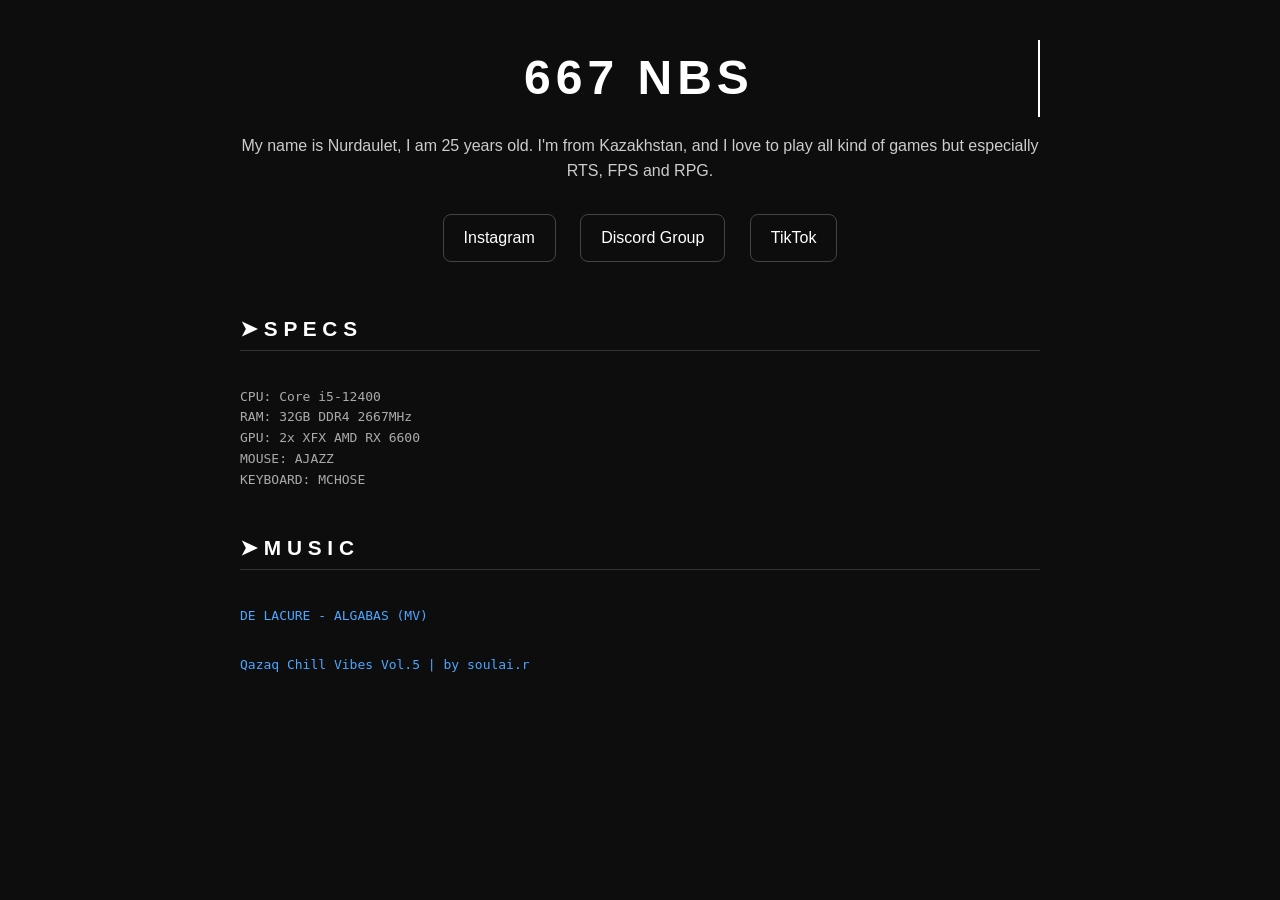
==== index.html @ 6a159505 "index.html" ====
<!DOCTYPE html>
<html lang="en">
<head>
  <meta charset="UTF-8">
  <title>667 NBS</title>
  <meta name="viewport" content="width=device-width, initial-scale=1.0">
  <style>
    body {
      margin: 0;
      padding: 0;
      background: #0d0d0d;
      color: #fff;
      font-family: Arial, sans-serif;
      line-height: 1.6;
    }
    .container {
      max-width: 800px;
      margin: auto;
      padding: 40px 20px;
      text-align: center;
    }
    h1 {
      font-size: 3rem;
      margin-bottom: 10px;
    }
    p {
      font-size: 1rem;
      margin-bottom: 20px;
      color: #ccc;
    }
    .links a {
      display: inline-block;
      margin: 10px;
      padding: 10px 20px;
      color: #fff;
      border: 1px solid #444;
      border-radius: 8px;
      text-decoration: none;
      transition: 0.3s;
    }
    .links a:hover {
      background: #fff;
      color: #000;
    }
    .section {
      margin-top: 40px;
      text-align: left;
    }
    .section h2 {
      font-size: 1.3rem;
      border-bottom: 1px solid #333;
      padding-bottom: 5px;
      margin-bottom: 15px;
    }
    .specs, .music {
      font-family: monospace;
      white-space: pre-line;
      color: #aaa;
    }
    .music a {
      display: block;
      color: #4da6ff;
      margin-bottom: 8px;
      text-decoration: none;
    }
    .music a:hover {
      color: #fff;
    }

    /* Құсқандай жазу эффектісі */
    .typing-effect {
      overflow: hidden;
      border-right: 2px solid #fff;
      white-space: nowrap;
      margin: 0 auto;
      letter-spacing: 5px;
      animation: 
        typing 3s steps(40, end),
        blink-caret 0.75s step-end infinite;
    }

    @keyframes typing {
      from { width: 0 }
      to { width: 100% }
    }

    @keyframes blink-caret {
      from, to { border-color: transparent }
      50% { border-color: #fff; }
    }
  </style>
</head>
<body>
  <div class="container">
    <h1 class="typing-effect">667 NBS</h1>
    <p>My name is Nurdaulet, I am 25 years old. I'm from Kazakhstan, and I love to play all kind of games but especially RTS, FPS and RPG.</p>

    <div class="links">
      <a href="https://www.instagram.com/vipnbs" target="_blank">Instagram</a>
      <a href="https://discord.gg/pn3D5c6S" target="_blank">Discord Group</a>
      <a href="https://tiktok.com/vipnbs_" target="_blank">TikTok</a>
    </div>

    <div class="section">
      <h2>➤ S P E C S</h2>
      <div class="specs">
CPU: Core i5-12400  
RAM: 32GB DDR4 2667MHz  
GPU: 2x XFX AMD RX 6600  
MOUSE: AJAZZ  
KEYBOARD: MCHOSE
      </div>
    </div>

    <div class="section">
      <h2>➤ M U S I C</h2>
      <div class="music">
        <a href="https://www.youtube.com/watch?v=2QaLZz-ZX-k" target="_blank">DE LACURE - ALGABAS (MV)</a>
        <a href="https://www.youtube.com/watch?v=d1MmdF_fdzI" target="_blank">Qazaq Chill Vibes Vol.5 | by soulai.r</a>
      </div>
    </div>
  </div>
</body>
</html>
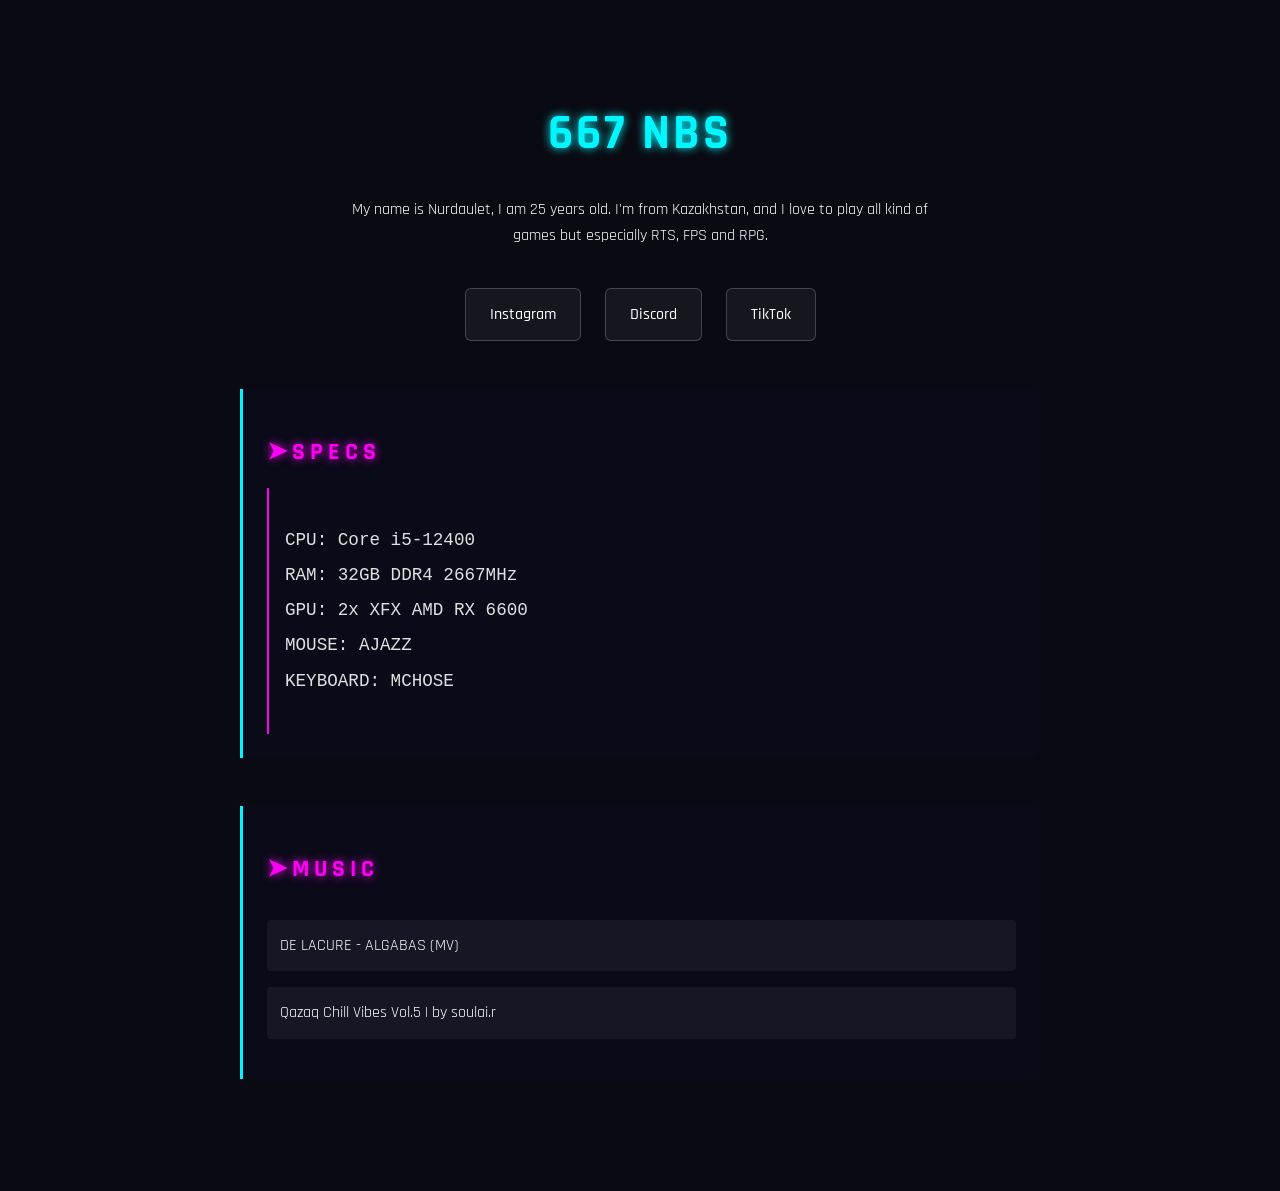
==== commit 06c6e02b: "index.html" ====
--- a/index.html
+++ b/index.html
@@ -1,124 +1,177 @@
 <!DOCTYPE html>
 <html lang="en">
 <head>
-  <meta charset="UTF-8">
-  <title>667 NBS</title>
-  <meta name="viewport" content="width=device-width, initial-scale=1.0">
-  <style>
-    body {
-      margin: 0;
-      padding: 0;
-      background: #0d0d0d;
-      color: #fff;
-      font-family: Arial, sans-serif;
-      line-height: 1.6;
-    }
-    .container {
-      max-width: 800px;
-      margin: auto;
-      padding: 40px 20px;
-      text-align: center;
-    }
-    h1 {
-      font-size: 3rem;
-      margin-bottom: 10px;
-    }
-    p {
-      font-size: 1rem;
-      margin-bottom: 20px;
-      color: #ccc;
-    }
-    .links a {
-      display: inline-block;
-      margin: 10px;
-      padding: 10px 20px;
-      color: #fff;
-      border: 1px solid #444;
-      border-radius: 8px;
-      text-decoration: none;
-      transition: 0.3s;
-    }
-    .links a:hover {
-      background: #fff;
-      color: #000;
-    }
-    .section {
-      margin-top: 40px;
-      text-align: left;
-    }
-    .section h2 {
-      font-size: 1.3rem;
-      border-bottom: 1px solid #333;
-      padding-bottom: 5px;
-      margin-bottom: 15px;
-    }
-    .specs, .music {
-      font-family: monospace;
-      white-space: pre-line;
-      color: #aaa;
-    }
-    .music a {
-      display: block;
-      color: #4da6ff;
-      margin-bottom: 8px;
-      text-decoration: none;
-    }
-    .music a:hover {
-      color: #fff;
-    }
-
-    /* Құсқандай жазу эффектісі */
-    .typing-effect {
-      overflow: hidden;
-      border-right: 2px solid #fff;
-      white-space: nowrap;
-      margin: 0 auto;
-      letter-spacing: 5px;
-      animation: 
-        typing 3s steps(40, end),
-        blink-caret 0.75s step-end infinite;
-    }
-
-    @keyframes typing {
-      from { width: 0 }
-      to { width: 100% }
-    }
-
-    @keyframes blink-caret {
-      from, to { border-color: transparent }
-      50% { border-color: #fff; }
-    }
-  </style>
+    <meta charset="UTF-8">
+    <title>667 NBS | Қазақстандық геймер</title>
+    <meta name="viewport" content="width=device-width, initial-scale=1.0">
+    <style>
+        :root {
+            --neon-blue: #00f7ff;
+            --neon-pink: #ff00f7;
+            --dark-bg: #0a0a12;
+            --text-glow: 0 0 10px currentColor;
+        }
+        
+        body {
+            margin: 0;
+            padding: 0;
+            background: var(--dark-bg);
+            color: #fff;
+            font-family: 'Rajdhani', sans-serif;
+            line-height: 1.6;
+            overflow-x: hidden;
+        }
+        
+        .container {
+            max-width: 800px;
+            margin: 2rem auto;
+            padding: 2rem;
+            position: relative;
+        }
+        
+        h1 {
+            color: var(--neon-blue);
+            font-size: 3rem;
+            text-align: center;
+            margin-bottom: 1.5rem;
+            text-shadow: var(--text-glow);
+            letter-spacing: 3px;
+            transition: all 0.3s;
+        }
+        
+        h1:hover {
+            text-shadow: 0 0 20px var(--neon-blue);
+        }
+        
+        /* Секцияларға эффект */
+        .section {
+            margin: 3rem 0;
+            padding: 1.5rem;
+            background: rgba(10, 10, 30, 0.5);
+            border-left: 3px solid var(--neon-blue);
+            border-radius: 0 8px 8px 0;
+            transition: all 0.4s;
+            position: relative;
+            overflow: hidden;
+        }
+        
+        .section::before {
+            content: '';
+            position: absolute;
+            top: 0;
+            left: -100%;
+            width: 100%;
+            height: 100%;
+            background: linear-gradient(90deg, transparent, rgba(0, 247, 255, 0.1), transparent);
+            transition: 0.6s;
+        }
+        
+        .section:hover {
+            background: rgba(20, 20, 50, 0.7);
+            transform: translateX(5px);
+        }
+        
+        .section:hover::before {
+            left: 100%;
+        }
+        
+        .section h2 {
+            color: var(--neon-pink);
+            font-size: 1.5rem;
+            margin-bottom: 1rem;
+            display: inline-block;
+            text-shadow: var(--text-glow);
+        }
+        
+        /* Сілтемелер */
+        .links {
+            display: flex;
+            justify-content: center;
+            gap: 1.5rem;
+            margin: 2.5rem 0;
+            flex-wrap: wrap;
+        }
+        
+        .links a {
+            color: white;
+            text-decoration: none;
+            padding: 0.8rem 1.5rem;
+            border: 1px solid rgba(255,255,255,0.2);
+            border-radius: 6px;
+            transition: all 0.3s;
+            background: rgba(255,255,255,0.05);
+            font-weight: 500;
+        }
+        
+        .links a:hover {
+            background: rgba(255,255,255,0.2);
+            box-shadow: 0 0 15px rgba(0, 247, 255, 0.5);
+            transform: translateY(-3px);
+        }
+        
+        /* SPECS стилі */
+        .specs {
+            font-family: 'Courier New', monospace;
+            white-space: pre;
+            line-height: 2;
+            color: #e0e0e0;
+            font-size: 1.1rem;
+            padding-left: 1rem;
+            border-left: 2px solid var(--neon-pink);
+        }
+        
+        /* Музыка сілтемелері */
+        .music a {
+            display: block;
+            color: white;
+            margin: 1rem 0;
+            padding: 0.8rem;
+            text-decoration: none;
+            background: rgba(255,255,255,0.05);
+            border-radius: 4px;
+            transition: all 0.3s;
+        }
+        
+        .music a:hover {
+            background: rgba(255,255,255,0.1);
+            padding-left: 1.2rem;
+            box-shadow: 0 0 10px rgba(255, 0, 247, 0.3);
+        }
+    </style>
+    <link href="https://fonts.googleapis.com/css2?family=Rajdhani:wght@400;500;700&display=swap" rel="stylesheet">
 </head>
 <body>
-  <div class="container">
-    <h1 class="typing-effect">667 NBS</h1>
-    <p>My name is Nurdaulet, I am 25 years old. I'm from Kazakhstan, and I love to play all kind of games but especially RTS, FPS and RPG.</p>
+    <div class="container">
+        <h1>667 NBS</h1>
+        
+        <p style="text-align: center; max-width: 600px; margin: 0 auto;">
+            My name is Nurdaulet, I am 25 years old. I'm from Kazakhstan, and I love to play all kind of games but especially RTS, FPS and RPG.
+        </p>
 
-    <div class="links">
-      <a href="https://www.instagram.com/vipnbs" target="_blank">Instagram</a>
-      <a href="https://discord.gg/pn3D5c6S" target="_blank">Discord Group</a>
-      <a href="https://tiktok.com/vipnbs_" target="_blank">TikTok</a>
-    </div>
+        <div class="links">
+            <a href="https://www.instagram.com/vipnbs" target="_blank">Instagram</a>
+            <a href="https://discord.gg/6yTXd7ZKFc" target="_blank">Discord</a>
+            <a href="https://tiktok.com/vipnbs_" target="_blank">TikTok</a>
+        </div>
 
-    <div class="section">
-      <h2>➤ S P E C S</h2>
-      <div class="specs">
+        <div class="section">
+            <h2>➤ S P E C S</h2>
+            <div class="specs">
 CPU: Core i5-12400  
 RAM: 32GB DDR4 2667MHz  
 GPU: 2x XFX AMD RX 6600  
 MOUSE: AJAZZ  
 KEYBOARD: MCHOSE
-      </div>
+            </div>
+        </div>
+
+        <div class="section">
+            <h2>➤ M U S I C</h2>
+            <div class="music">
+                <a href="https://www.youtube.com/watch?v=2QaLZz-ZX-k" target="_blank">DE LACURE - ALGABAS (MV)</a>
+                <a href="https://www.youtube.com/watch?v=d1MmdF_fdzI" target="_blank">Qazaq Chill Vibes Vol.5 | by soulai.r</a>
+            </div>
+        </div>
     </div>
-
-    <div class="section">
-      <h2>➤ M U S I C</h2>
-      <div class="music">
-        <a href="https://www.youtube.com/watch?v=2QaLZz-ZX-k" target="_blank">DE LACURE - ALGABAS (MV)</a>
-        <a href="https://www.youtube.com/watch?v=d1MmdF_fdzI" target="_blank">Qazaq Chill Vibes Vol.5 | by soulai.r</a>
-      </div>
-    </div>
-  </div>
 </body>
 </html>
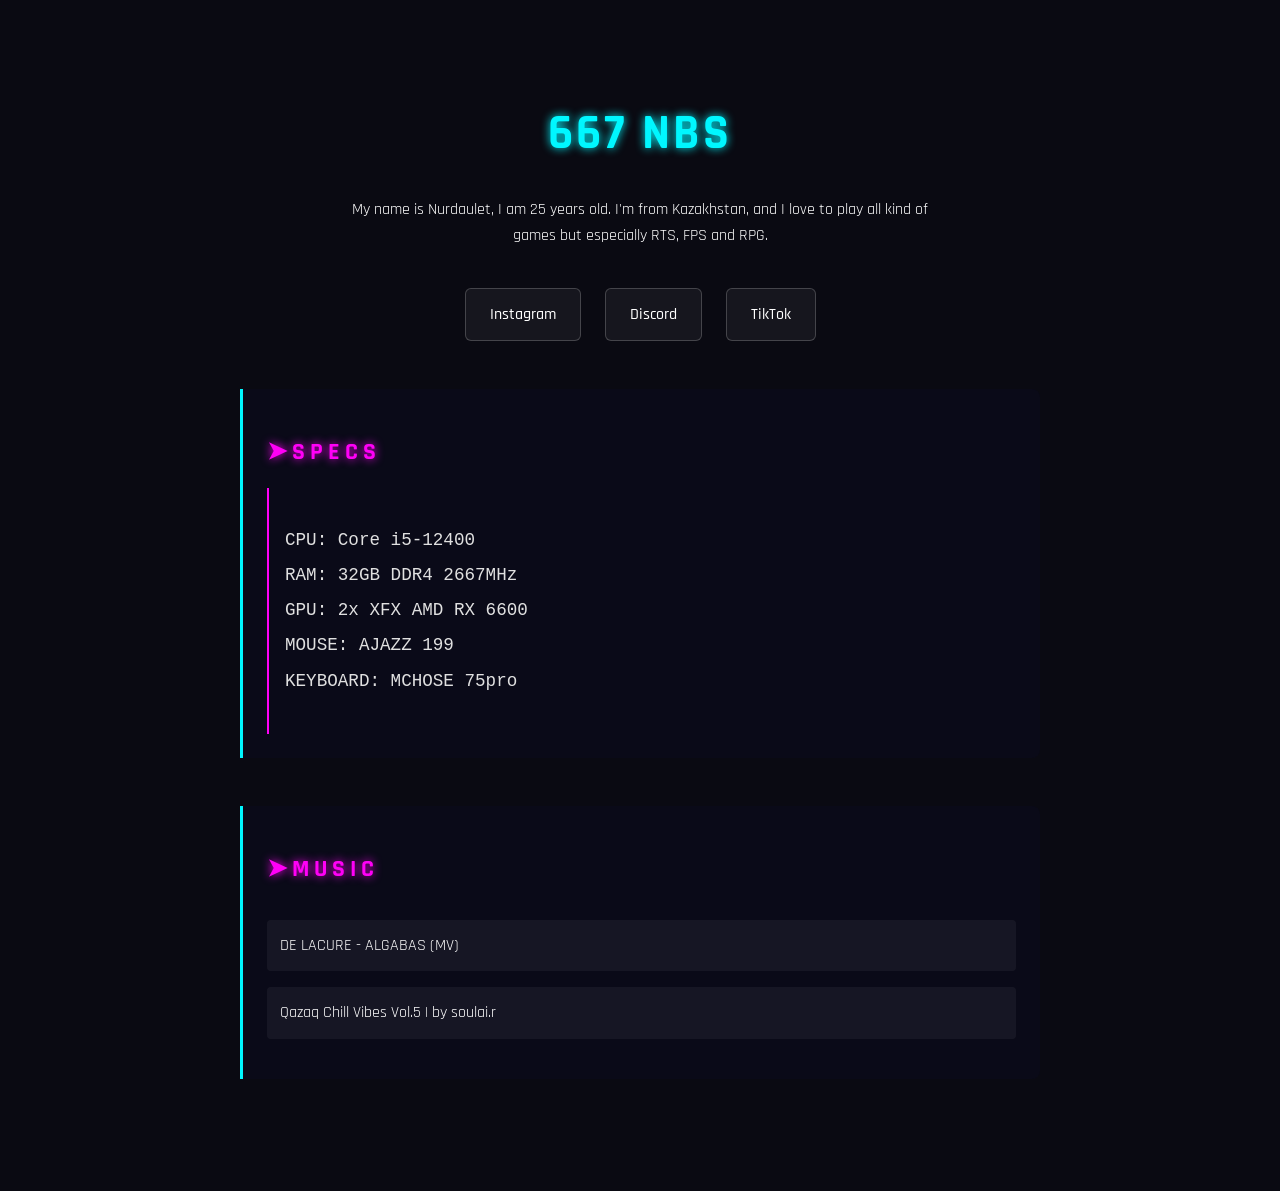
==== commit 32a82e4a: "index.html" ====
--- a/index.html
+++ b/index.html
@@ -160,8 +160,8 @@
 CPU: Core i5-12400  
 RAM: 32GB DDR4 2667MHz  
 GPU: 2x XFX AMD RX 6600  
-MOUSE: AJAZZ  
-KEYBOARD: MCHOSE
+MOUSE: AJAZZ 199
+KEYBOARD: MCHOSE 75pro
             </div>
         </div>
 
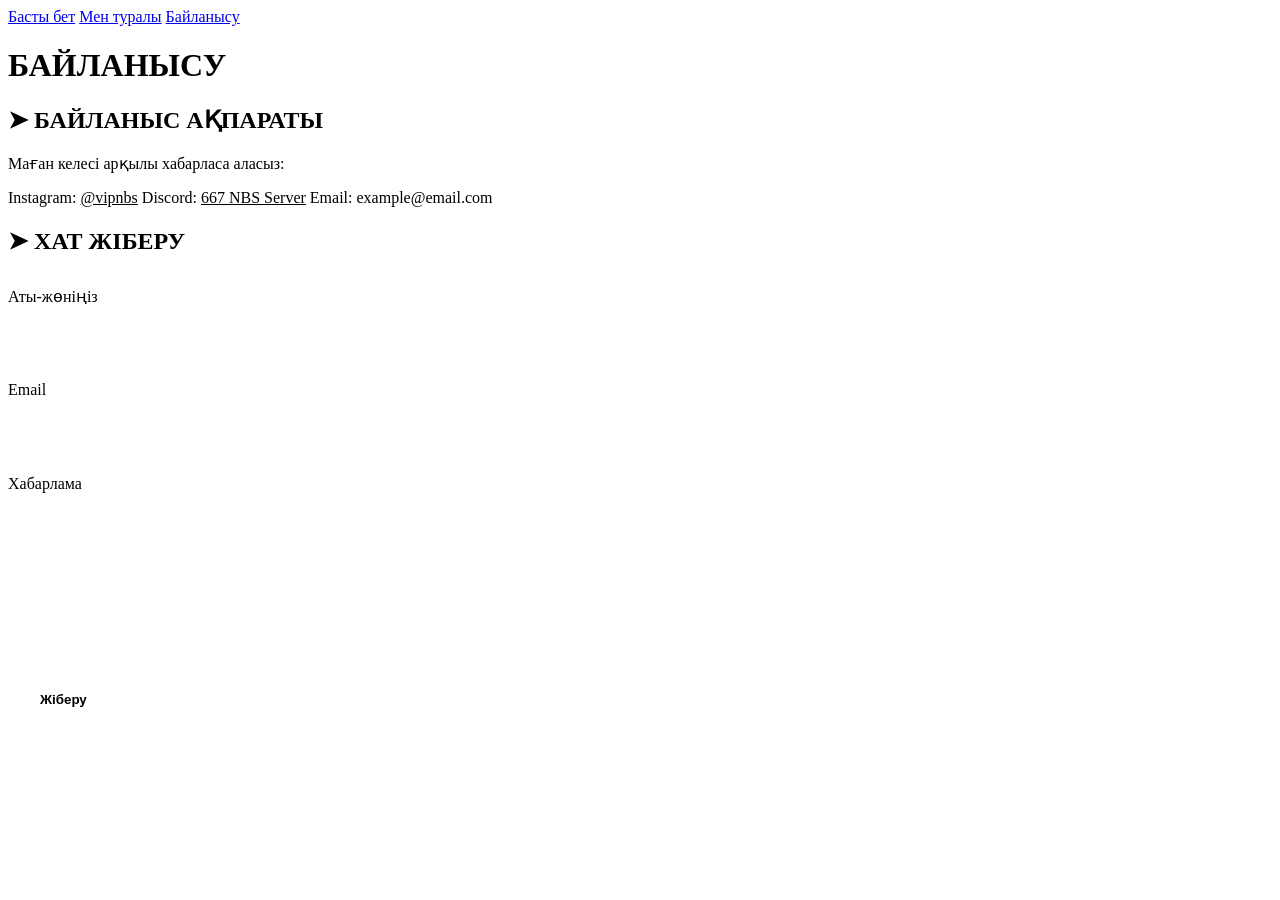
==== commit 2192707e: "index.html" ====
--- a/index.html
+++ b/index.html
@@ -2,176 +2,113 @@
 <html lang="en">
 <head>
     <meta charset="UTF-8">
-    <title>667 NBS | Қазақстандық геймер</title>
+    <title>Байланысу | 667 NBS</title>
     <meta name="viewport" content="width=device-width, initial-scale=1.0">
     <style>
-        :root {
-            --neon-blue: #00f7ff;
-            --neon-pink: #ff00f7;
-            --dark-bg: #0a0a12;
-            --text-glow: 0 0 10px currentColor;
+        /* Барлық стильдерді about.html сияқты көшіріңіз */
+        /* Тек форма стильдерін қосамыз */
+        
+        .contact-form {
+            margin-top: 2rem;
         }
         
-        body {
-            margin: 0;
-            padding: 0;
-            background: var(--dark-bg);
-            color: #fff;
-            font-family: 'Rajdhani', sans-serif;
-            line-height: 1.6;
-            overflow-x: hidden;
+        .form-group {
+            margin-bottom: 1.5rem;
         }
         
-        .container {
-            max-width: 800px;
-            margin: 2rem auto;
-            padding: 2rem;
-            position: relative;
+        .form-group label {
+            display: block;
+            margin-bottom: 0.5rem;
+            color: var(--neon-blue);
         }
         
-        h1 {
-            color: var(--neon-blue);
-            font-size: 3rem;
-            text-align: center;
-            margin-bottom: 1.5rem;
-            text-shadow: var(--text-glow);
-            letter-spacing: 3px;
+        .form-group input,
+        .form-group textarea {
+            width: 100%;
+            padding: 0.8rem;
+            background: rgba(255, 255, 255, 0.1);
+            border: 1px solid rgba(255, 255, 255, 0.2);
+            border-radius: 4px;
+            color: white;
+            font-family: inherit;
+        }
+        
+        .form-group textarea {
+            min-height: 120px;
+            resize: vertical;
+        }
+        
+        .submit-btn {
+            background: var(--neon-blue);
+            color: var(--dark-bg);
+            padding: 1rem 2rem;
+            border: none;
+            border-radius: 4px;
+            cursor: pointer;
+            font-weight: bold;
             transition: all 0.3s;
         }
         
-        h1:hover {
-            text-shadow: 0 0 20px var(--neon-blue);
-        }
-        
-        /* Секцияларға эффект */
-        .section {
-            margin: 3rem 0;
-            padding: 1.5rem;
-            background: rgba(10, 10, 30, 0.5);
-            border-left: 3px solid var(--neon-blue);
-            border-radius: 0 8px 8px 0;
-            transition: all 0.4s;
-            position: relative;
-            overflow: hidden;
-        }
-        
-        .section::before {
-            content: '';
-            position: absolute;
-            top: 0;
-            left: -100%;
-            width: 100%;
-            height: 100%;
-            background: linear-gradient(90deg, transparent, rgba(0, 247, 255, 0.1), transparent);
-            transition: 0.6s;
-        }
-        
-        .section:hover {
-            background: rgba(20, 20, 50, 0.7);
-            transform: translateX(5px);
-        }
-        
-        .section:hover::before {
-            left: 100%;
-        }
-        
-        .section h2 {
-            color: var(--neon-pink);
-            font-size: 1.5rem;
-            margin-bottom: 1rem;
-            display: inline-block;
-            text-shadow: var(--text-glow);
-        }
-        
-        /* Сілтемелер */
-        .links {
-            display: flex;
-            justify-content: center;
-            gap: 1.5rem;
-            margin: 2.5rem 0;
-            flex-wrap: wrap;
-        }
-        
-        .links a {
-            color: white;
-            text-decoration: none;
-            padding: 0.8rem 1.5rem;
-            border: 1px solid rgba(255,255,255,0.2);
-            border-radius: 6px;
-            transition: all 0.3s;
-            background: rgba(255,255,255,0.05);
-            font-weight: 500;
-        }
-        
-        .links a:hover {
-            background: rgba(255,255,255,0.2);
-            box-shadow: 0 0 15px rgba(0, 247, 255, 0.5);
-            transform: translateY(-3px);
-        }
-        
-        /* SPECS стилі */
-        .specs {
-            font-family: 'Courier New', monospace;
-            white-space: pre;
-            line-height: 2;
-            color: #e0e0e0;
-            font-size: 1.1rem;
-            padding-left: 1rem;
-            border-left: 2px solid var(--neon-pink);
-        }
-        
-        /* Музыка сілтемелері */
-        .music a {
-            display: block;
-            color: white;
-            margin: 1rem 0;
-            padding: 0.8rem;
-            text-decoration: none;
-            background: rgba(255,255,255,0.05);
-            border-radius: 4px;
-            transition: all 0.3s;
-        }
-        
-        .music a:hover {
-            background: rgba(255,255,255,0.1);
-            padding-left: 1.2rem;
-            box-shadow: 0 0 10px rgba(255, 0, 247, 0.3);
+        .submit-btn:hover {
+            background: var(--neon-pink);
+            transform: translateY(-2px);
+            box-shadow: 0 5px 15px rgba(255, 0, 247, 0.3);
         }
     </style>
     <link href="https://fonts.googleapis.com/css2?family=Rajdhani:wght@400;500;700&display=swap" rel="stylesheet">
 </head>
 <body>
+    <nav class="navbar">
+        <div class="nav-container">
+            <a href="index.html" class="nav-link">Басты бет</a>
+            <a href="about.html" class="nav-link">Мен туралы</a>
+            <a href="contact.html" class="nav-link active">Байланысу</a>
+        </div>
+    </nav>
+
     <div class="container">
-        <h1>667 NBS</h1>
+        <h1>БАЙЛАНЫСУ</h1>
         
-        <p style="text-align: center; max-width: 600px; margin: 0 auto;">
-            My name is Nurdaulet, I am 25 years old. I'm from Kazakhstan, and I love to play all kind of games but especially RTS, FPS and RPG.
-        </p>
-
-        <div class="links">
-            <a href="https://www.instagram.com/vipnbs" target="_blank">Instagram</a>
-            <a href="https://discord.gg/6yTXd7ZKFc" target="_blank">Discord</a>
-            <a href="https://tiktok.com/vipnbs_" target="_blank">TikTok</a>
-        </div>
-
         <div class="section">
-            <h2>➤ S P E C S</h2>
+            <h2>➤ БАЙЛАНЫС АҚПАРАТЫ</h2>
+            <p>Маған келесі арқылы хабарласа аласыз:</p>
             <div class="specs">
-CPU: Core i5-12400  
-RAM: 32GB DDR4 2667MHz  
-GPU: 2x XFX AMD RX 6600  
-MOUSE: AJAZZ 199
-KEYBOARD: MCHOSE 75pro
+Instagram: <a href="https://www.instagram.com/vipnbs" style="color: var(--neon-blue);">@vipnbs</a>
+Discord: <a href="https://discord.gg/6yTXd7ZKFc" style="color: var(--neon-blue);">667 NBS Server</a>
+Email: example@email.com
             </div>
         </div>
 
         <div class="section">
-            <h2>➤ M U S I C</h2>
-            <div class="music">
-                <a href="https://www.youtube.com/watch?v=2QaLZz-ZX-k" target="_blank">DE LACURE - ALGABAS (MV)</a>
-                <a href="https://www.youtube.com/watch?v=d1MmdF_fdzI" target="_blank">Qazaq Chill Vibes Vol.5 | by soulai.r</a>
-            </div>
+            <h2>➤ ХАТ ЖІБЕРУ</h2>
+            <form class="contact-form">
+                <div class="form-group">
+                    <label for="name">Аты-жөніңіз</label>
+                    <input type="text" id="name" required>
+                </div>
+                
+                <div class="form-group">
+                    <label for="email">Email</label>
+                    <input type="email" id="email" required>
+                </div>
+                
+                <div class="form-group">
+                    <label for="message">Хабарлама</label>
+                    <textarea id="message" required></textarea>
+                </div>
+                
+                <button type="submit" class="submit-btn">Жіберу</button>
+            </form>
         </div>
     </div>
+
+    <script>
+        // Форманы өңдеу
+        document.querySelector('.contact-form').addEventListener('submit', function(e) {
+            e.preventDefault();
+            alert('Рахмет! Хабарламаңыз жіберілді. Жақын арада сізге жауап беремін.');
+            this.reset();
+        });
+    </script>
 </body>
 </html>
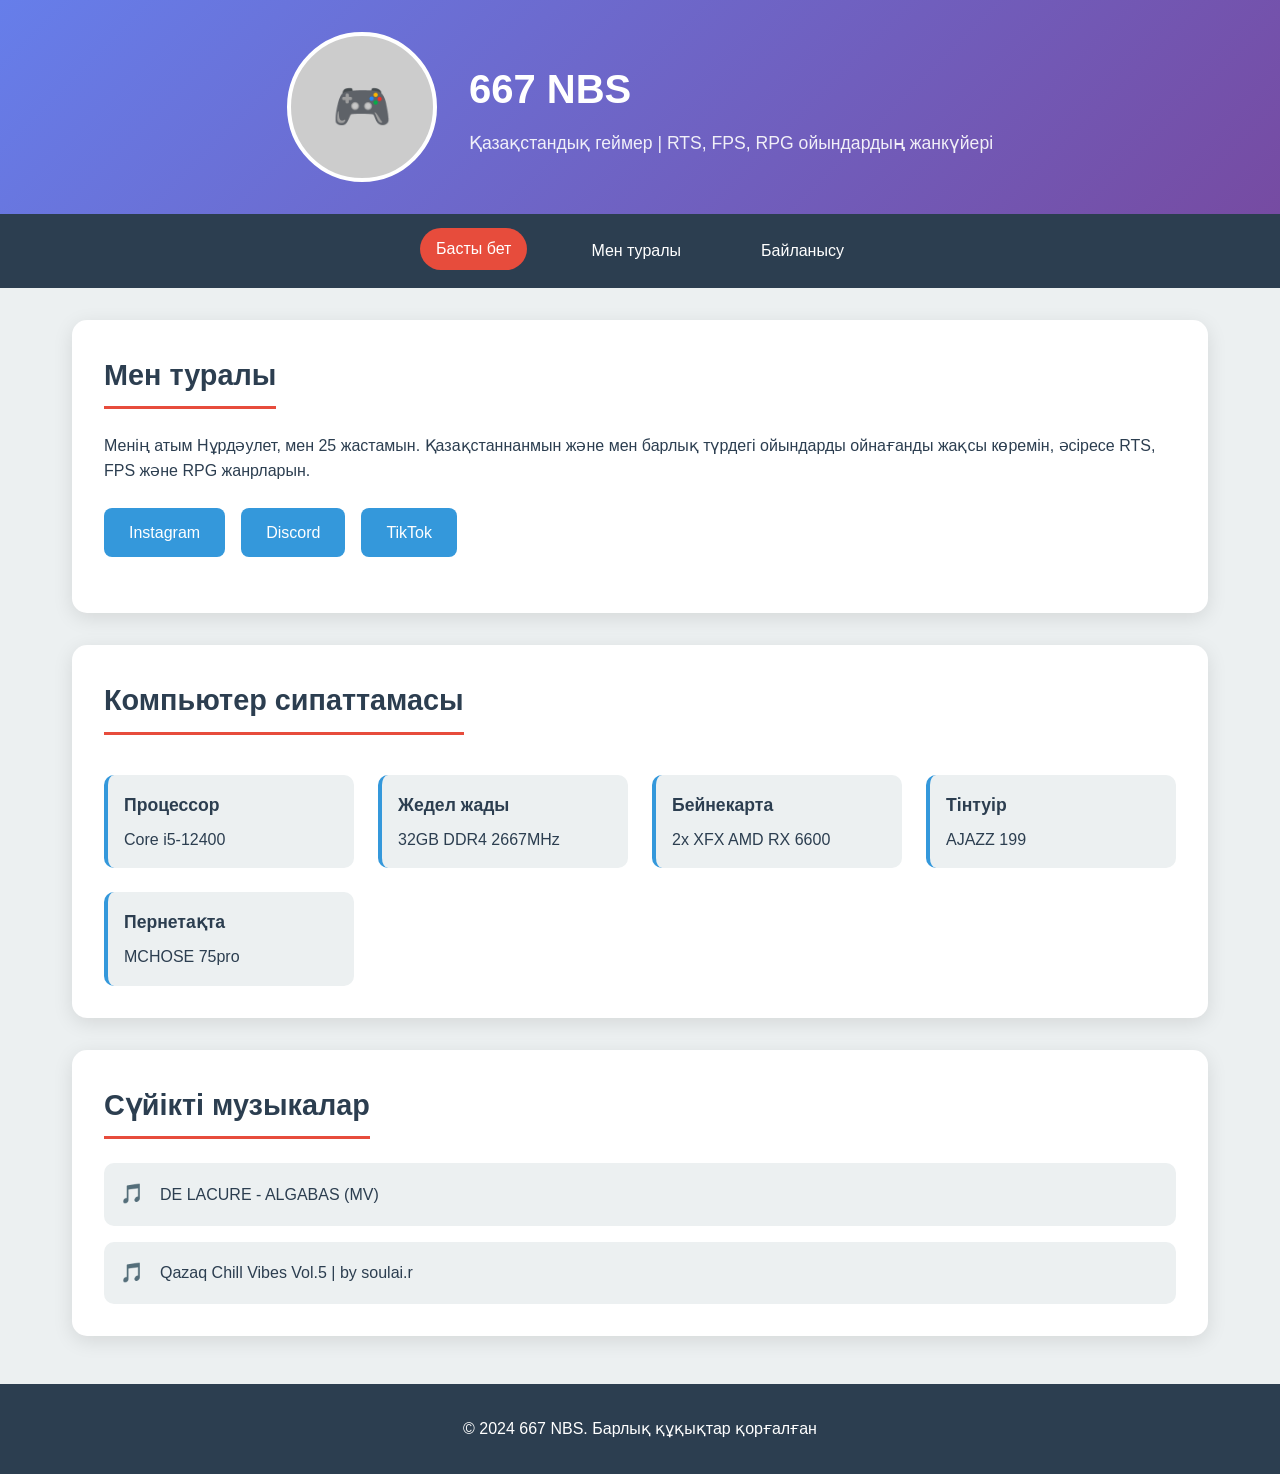
==== commit 6ae18e63: "index.html" ====
--- a/index.html
+++ b/index.html
@@ -1,114 +1,325 @@
 <!DOCTYPE html>
-<html lang="en">
+<html lang="kk">
 <head>
     <meta charset="UTF-8">
-    <title>Байланысу | 667 NBS</title>
+    <title>667 NBS | Қазақстандық геймер</title>
     <meta name="viewport" content="width=device-width, initial-scale=1.0">
     <style>
-        /* Барлық стильдерді about.html сияқты көшіріңіз */
-        /* Тек форма стильдерін қосамыз */
-        
-        .contact-form {
-            margin-top: 2rem;
-        }
-        
-        .form-group {
+        :root {
+            --main-color: #2c3e50;
+            --accent-color: #e74c3c;
+            --secondary-color: #3498db;
+            --light-bg: #ecf0f1;
+            --dark-text: #2c3e50;
+            --light-text: #ffffff;
+            --gradient: linear-gradient(135deg, #667eea 0%, #764ba2 100%);
+        }
+        
+        * {
+            margin: 0;
+            padding: 0;
+            box-sizing: border-box;
+        }
+        
+        body {
+            font-family: 'Arial', sans-serif;
+            background: var(--light-bg);
+            color: var(--dark-text);
+            line-height: 1.6;
+        }
+        
+        /* Header стильдері */
+        header {
+            background: var(--gradient);
+            color: var(--light-text);
+            padding: 2rem 0;
+            text-align: center;
+            box-shadow: 0 4px 15px rgba(0,0,0,0.1);
+        }
+        
+        .profile-container {
+            max-width: 1200px;
+            margin: 0 auto;
+            padding: 0 2rem;
+        }
+        
+        .profile {
+            display: flex;
+            align-items: center;
+            justify-content: center;
+            gap: 2rem;
+            flex-wrap: wrap;
+        }
+        
+        .profile-image {
+            width: 150px;
+            height: 150px;
+            border-radius: 50%;
+            border: 4px solid var(--light-text);
+            background: #ccc;
+            display: flex;
+            align-items: center;
+            justify-content: center;
+            font-size: 3rem;
+            color: var(--light-text);
+        }
+        
+        .profile-info {
+            text-align: left;
+        }
+        
+        .profile-info h1 {
+            font-size: 2.5rem;
+            margin-bottom: 0.5rem;
+            color: var(--light-text);
+        }
+        
+        .profile-info p {
+            font-size: 1.1rem;
+            opacity: 0.9;
+        }
+        
+        /* Навигация */
+        nav {
+            background: var(--main-color);
+            padding: 1rem 0;
+            position: sticky;
+            top: 0;
+            z-index: 1000;
+        }
+        
+        .nav-container {
+            max-width: 1200px;
+            margin: 0 auto;
+            display: flex;
+            justify-content: center;
+            gap: 3rem;
+            padding: 0 2rem;
+        }
+        
+        .nav-link {
+            color: var(--light-text);
+            text-decoration: none;
+            padding: 0.5rem 1rem;
+            border-radius: 25px;
+            transition: all 0.3s ease;
+            font-weight: 500;
+        }
+        
+        .nav-link:hover,
+        .nav-link.active {
+            background: var(--accent-color);
+            transform: translateY(-2px);
+        }
+        
+        /* Негізгі мазмұн */
+        main {
+            max-width: 1200px;
+            margin: 2rem auto;
+            padding: 0 2rem;
+        }
+        
+        .section {
+            background: var(--light-text);
+            margin: 2rem 0;
+            padding: 2rem;
+            border-radius: 15px;
+            box-shadow: 0 5px 20px rgba(0,0,0,0.1);
+            transition: transform 0.3s ease;
+        }
+        
+        .section:hover {
+            transform: translateY(-5px);
+        }
+        
+        .section h2 {
+            color: var(--main-color);
+            font-size: 1.8rem;
             margin-bottom: 1.5rem;
-        }
-        
-        .form-group label {
-            display: block;
+            padding-bottom: 0.5rem;
+            border-bottom: 3px solid var(--accent-color);
+            display: inline-block;
+        }
+        
+        /* Социальдық желілер */
+        .social-links {
+            display: flex;
+            gap: 1rem;
+            margin: 1.5rem 0;
+            flex-wrap: wrap;
+        }
+        
+        .social-btn {
+            display: inline-block;
+            padding: 12px 25px;
+            background: var(--secondary-color);
+            color: var(--light-text);
+            text-decoration: none;
+            border-radius: 8px;
+            transition: all 0.3s ease;
+            font-weight: 500;
+        }
+        
+        .social-btn:hover {
+            background: var(--accent-color);
+            transform: translateY(-3px);
+            box-shadow: 0 5px 15px rgba(231, 76, 60, 0.3);
+        }
+        
+        /* SPECS стильдері */
+        .specs-grid {
+            display: grid;
+            grid-template-columns: repeat(auto-fit, minmax(250px, 1fr));
+            gap: 1.5rem;
+            margin-top: 1rem;
+        }
+        
+        .spec-item {
+            background: var(--light-bg);
+            padding: 1rem;
+            border-radius: 10px;
+            border-left: 4px solid var(--secondary-color);
+        }
+        
+        .spec-item h3 {
+            color: var(--main-color);
             margin-bottom: 0.5rem;
-            color: var(--neon-blue);
-        }
-        
-        .form-group input,
-        .form-group textarea {
-            width: 100%;
-            padding: 0.8rem;
-            background: rgba(255, 255, 255, 0.1);
-            border: 1px solid rgba(255, 255, 255, 0.2);
-            border-radius: 4px;
-            color: white;
-            font-family: inherit;
-        }
-        
-        .form-group textarea {
-            min-height: 120px;
-            resize: vertical;
-        }
-        
-        .submit-btn {
-            background: var(--neon-blue);
-            color: var(--dark-bg);
-            padding: 1rem 2rem;
-            border: none;
-            border-radius: 4px;
-            cursor: pointer;
-            font-weight: bold;
-            transition: all 0.3s;
-        }
-        
-        .submit-btn:hover {
-            background: var(--neon-pink);
-            transform: translateY(-2px);
-            box-shadow: 0 5px 15px rgba(255, 0, 247, 0.3);
+            font-size: 1.1rem;
+        }
+        
+        /* Музыка стильдері */
+        .music-list {
+            display: flex;
+            flex-direction: column;
+            gap: 1rem;
+        }
+        
+        .music-link {
+            display: flex;
+            align-items: center;
+            padding: 1rem;
+            background: var(--light-bg);
+            border-radius: 10px;
+            text-decoration: none;
+            color: var(--dark-text);
+            transition: all 0.3s ease;
+        }
+        
+        .music-link:hover {
+            background: var(--secondary-color);
+            color: var(--light-text);
+            transform: translateX(5px);
+        }
+        
+        .music-link::before {
+            content: '🎵';
+            margin-right: 1rem;
+            font-size: 1.2rem;
+        }
+        
+        /* Футер */
+        footer {
+            background: var(--main-color);
+            color: var(--light-text);
+            text-align: center;
+            padding: 2rem 0;
+            margin-top: 3rem;
+        }
+        
+        /* Адаптивтік дизайн */
+        @media (max-width: 768px) {
+            .profile {
+                flex-direction: column;
+                text-align: center;
+            }
+            
+            .profile-info {
+                text-align: center;
+            }
+            
+            .nav-container {
+                flex-direction: column;
+                gap: 1rem;
+            }
+            
+            .specs-grid {
+                grid-template-columns: 1fr;
+            }
         }
     </style>
-    <link href="https://fonts.googleapis.com/css2?family=Rajdhani:wght@400;500;700&display=swap" rel="stylesheet">
 </head>
 <body>
-    <nav class="navbar">
+    <header>
+        <div class="profile-container">
+            <div class="profile">
+                <div class="profile-image">🎮</div>
+                <div class="profile-info">
+                    <h1>667 NBS</h1>
+                    <p>Қазақстандық геймер | RTS, FPS, RPG ойындардың жанкүйері</p>
+                </div>
+            </div>
+        </div>
+    </header>
+
+    <nav>
         <div class="nav-container">
-            <a href="index.html" class="nav-link">Басты бет</a>
+            <a href="index.html" class="nav-link active">Басты бет</a>
             <a href="about.html" class="nav-link">Мен туралы</a>
-            <a href="contact.html" class="nav-link active">Байланысу</a>
+            <a href="contact.html" class="nav-link">Байланысу</a>
         </div>
     </nav>
 
-    <div class="container">
-        <h1>БАЙЛАНЫСУ</h1>
-        
-        <div class="section">
-            <h2>➤ БАЙЛАНЫС АҚПАРАТЫ</h2>
-            <p>Маған келесі арқылы хабарласа аласыз:</p>
-            <div class="specs">
-Instagram: <a href="https://www.instagram.com/vipnbs" style="color: var(--neon-blue);">@vipnbs</a>
-Discord: <a href="https://discord.gg/6yTXd7ZKFc" style="color: var(--neon-blue);">667 NBS Server</a>
-Email: example@email.com
+    <main>
+        <section class="section">
+            <h2>Мен туралы</h2>
+            <p>Менің атым Нұрдәулет, мен 25 жастамын. Қазақстаннанмын және мен барлық түрдегі ойындарды ойнағанды жақсы көремін, әсіресе RTS, FPS және RPG жанрларын.</p>
+            
+            <div class="social-links">
+                <a href="https://www.instagram.com/vipnbs" class="social-btn" target="_blank">Instagram</a>
+                <a href="https://discord.gg/6yTXd7ZKFc" class="social-btn" target="_blank">Discord</a>
+                <a href="https://tiktok.com/vipnbs_" class="social-btn" target="_blank">TikTok</a>
             </div>
+        </section>
+
+        <section class="section">
+            <h2>Компьютер сипаттамасы</h2>
+            <div class="specs-grid">
+                <div class="spec-item">
+                    <h3>Процессор</h3>
+                    <p>Core i5-12400</p>
+                </div>
+                <div class="spec-item">
+                    <h3>Жедел жады</h3>
+                    <p>32GB DDR4 2667MHz</p>
+                </div>
+                <div class="spec-item">
+                    <h3>Бейнекарта</h3>
+                    <p>2x XFX AMD RX 6600</p>
+                </div>
+                <div class="spec-item">
+                    <h3>Тінтуір</h3>
+                    <p>AJAZZ 199</p>
+                </div>
+                <div class="spec-item">
+                    <h3>Пернетақта</h3>
+                    <p>MCHOSE 75pro</p>
+                </div>
+            </div>
+        </section>
+
+        <section class="section">
+            <h2>Сүйікті музыкалар</h2>
+            <div class="music-list">
+                <a href="https://www.youtube.com/watch?v=2QaLZz-ZX-k" class="music-link" target="_blank">DE LACURE - ALGABAS (MV)</a>
+                <a href="https://www.youtube.com/watch?v=d1MmdF_fdzI" class="music-link" target="_blank">Qazaq Chill Vibes Vol.5 | by soulai.r</a>
+            </div>
+        </section>
+    </main>
+
+    <footer>
+        <div class="profile-container">
+            <p>© 2024 667 NBS. Барлық құқықтар қорғалған</p>
         </div>
-
-        <div class="section">
-            <h2>➤ ХАТ ЖІБЕРУ</h2>
-            <form class="contact-form">
-                <div class="form-group">
-                    <label for="name">Аты-жөніңіз</label>
-                    <input type="text" id="name" required>
-                </div>
-                
-                <div class="form-group">
-                    <label for="email">Email</label>
-                    <input type="email" id="email" required>
-                </div>
-                
-                <div class="form-group">
-                    <label for="message">Хабарлама</label>
-                    <textarea id="message" required></textarea>
-                </div>
-                
-                <button type="submit" class="submit-btn">Жіберу</button>
-            </form>
-        </div>
-    </div>
-
-    <script>
-        // Форманы өңдеу
-        document.querySelector('.contact-form').addEventListener('submit', function(e) {
-            e.preventDefault();
-            alert('Рахмет! Хабарламаңыз жіберілді. Жақын арада сізге жауап беремін.');
-            this.reset();
-        });
-    </script>
+    </footer>
 </body>
 </html>
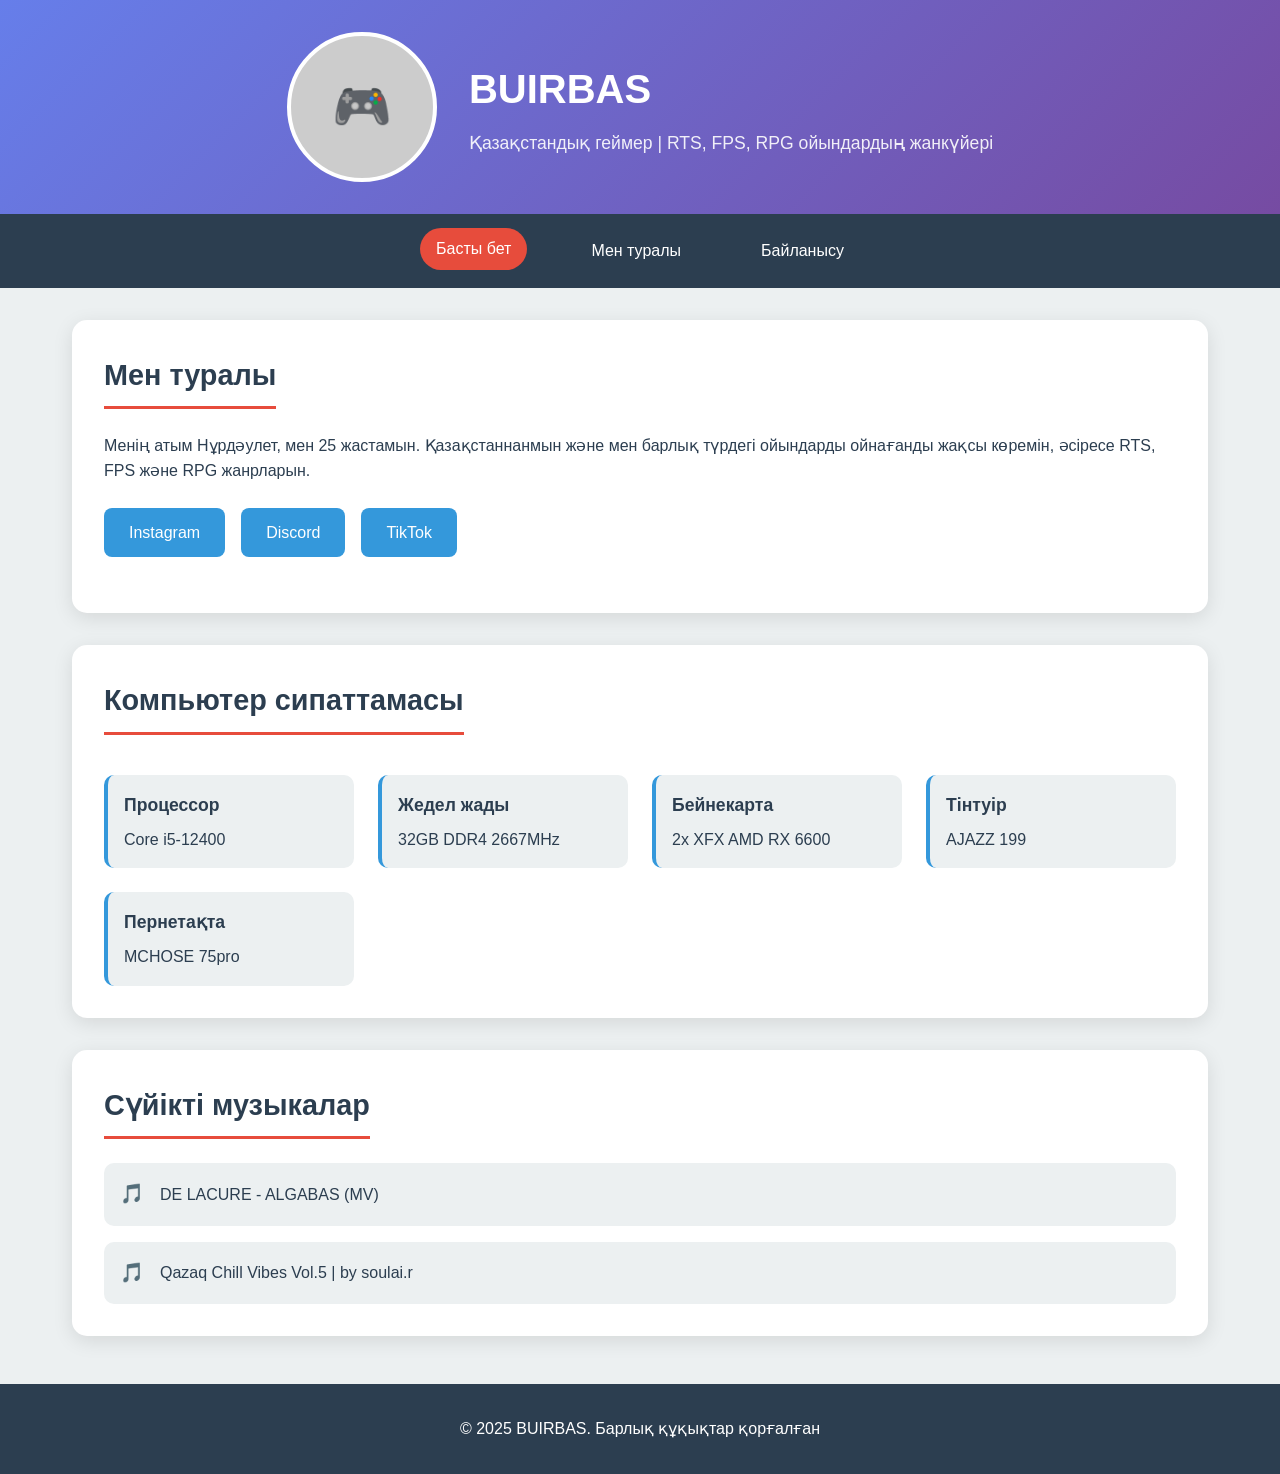
==== commit 48e3f081: "index.html" ====
--- a/index.html
+++ b/index.html
@@ -254,7 +254,7 @@
             <div class="profile">
                 <div class="profile-image">🎮</div>
                 <div class="profile-info">
-                    <h1>667 NBS</h1>
+                    <h1>BUIRBAS</h1>
                     <p>Қазақстандық геймер | RTS, FPS, RPG ойындардың жанкүйері</p>
                 </div>
             </div>
@@ -318,7 +318,7 @@
 
     <footer>
         <div class="profile-container">
-            <p>© 2024 667 NBS. Барлық құқықтар қорғалған</p>
+            <p>© 2025 BUIRBAS. Барлық құқықтар қорғалған</p>
         </div>
     </footer>
 </body>
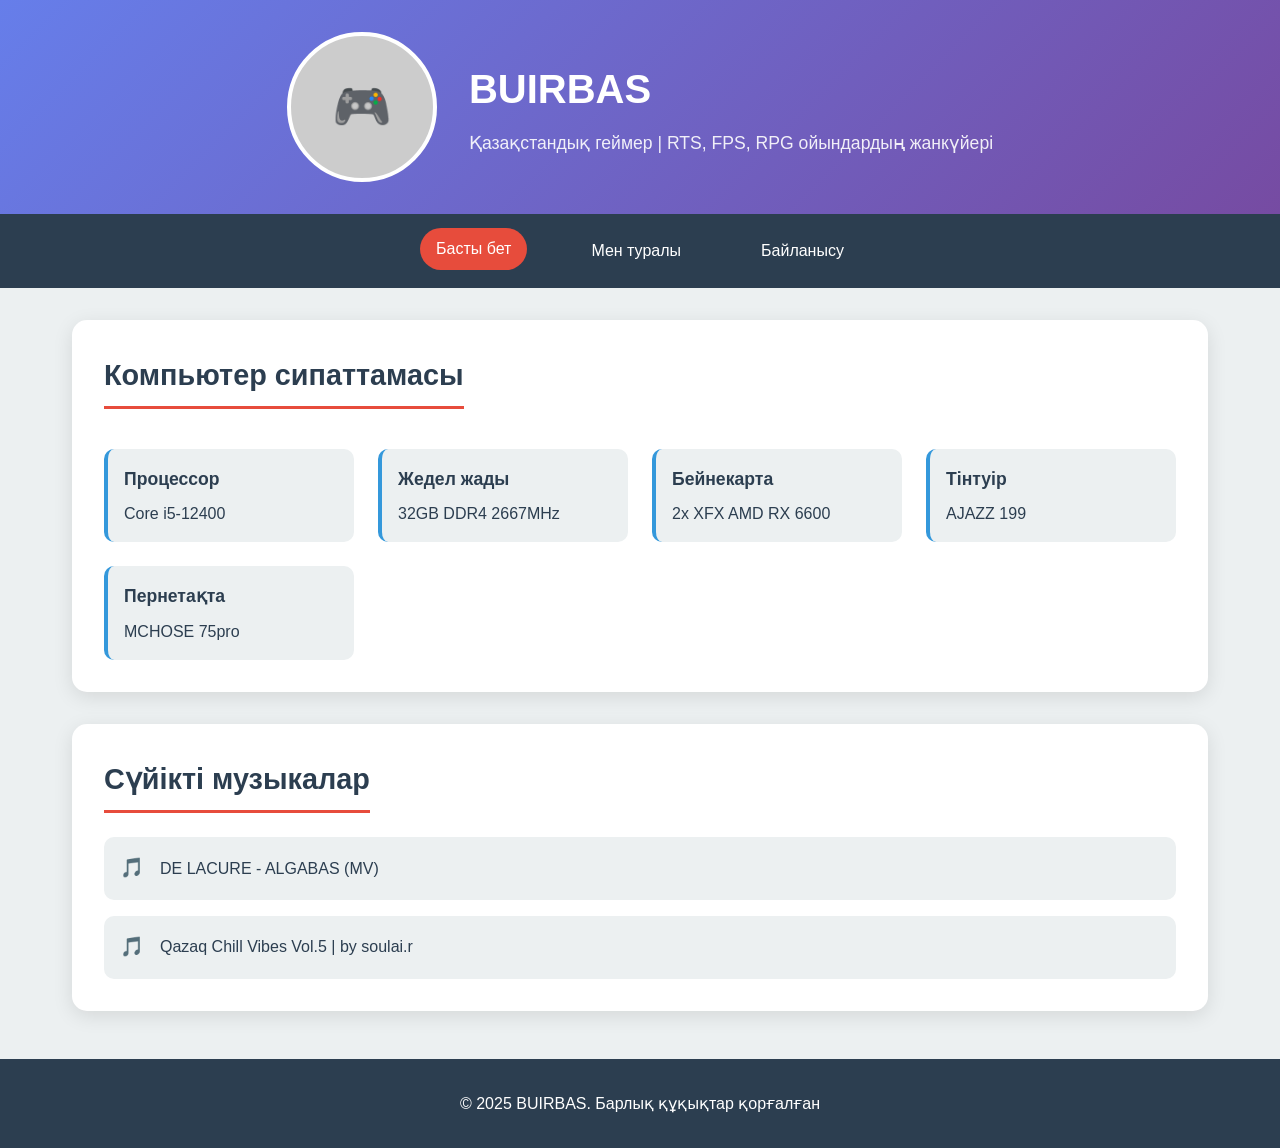
==== commit 07b72925: "index.html" ====
--- a/index.html
+++ b/index.html
@@ -270,18 +270,7 @@
     </nav>
 
     <main>
-        <section class="section">
-            <h2>Мен туралы</h2>
-            <p>Менің атым Нұрдәулет, мен 25 жастамын. Қазақстаннанмын және мен барлық түрдегі ойындарды ойнағанды жақсы көремін, әсіресе RTS, FPS және RPG жанрларын.</p>
-            
-            <div class="social-links">
-                <a href="https://www.instagram.com/vipnbs" class="social-btn" target="_blank">Instagram</a>
-                <a href="https://discord.gg/6yTXd7ZKFc" class="social-btn" target="_blank">Discord</a>
-                <a href="https://tiktok.com/vipnbs_" class="social-btn" target="_blank">TikTok</a>
-            </div>
-        </section>
-
-        <section class="section">
+          <section class="section">
             <h2>Компьютер сипаттамасы</h2>
             <div class="specs-grid">
                 <div class="spec-item">
